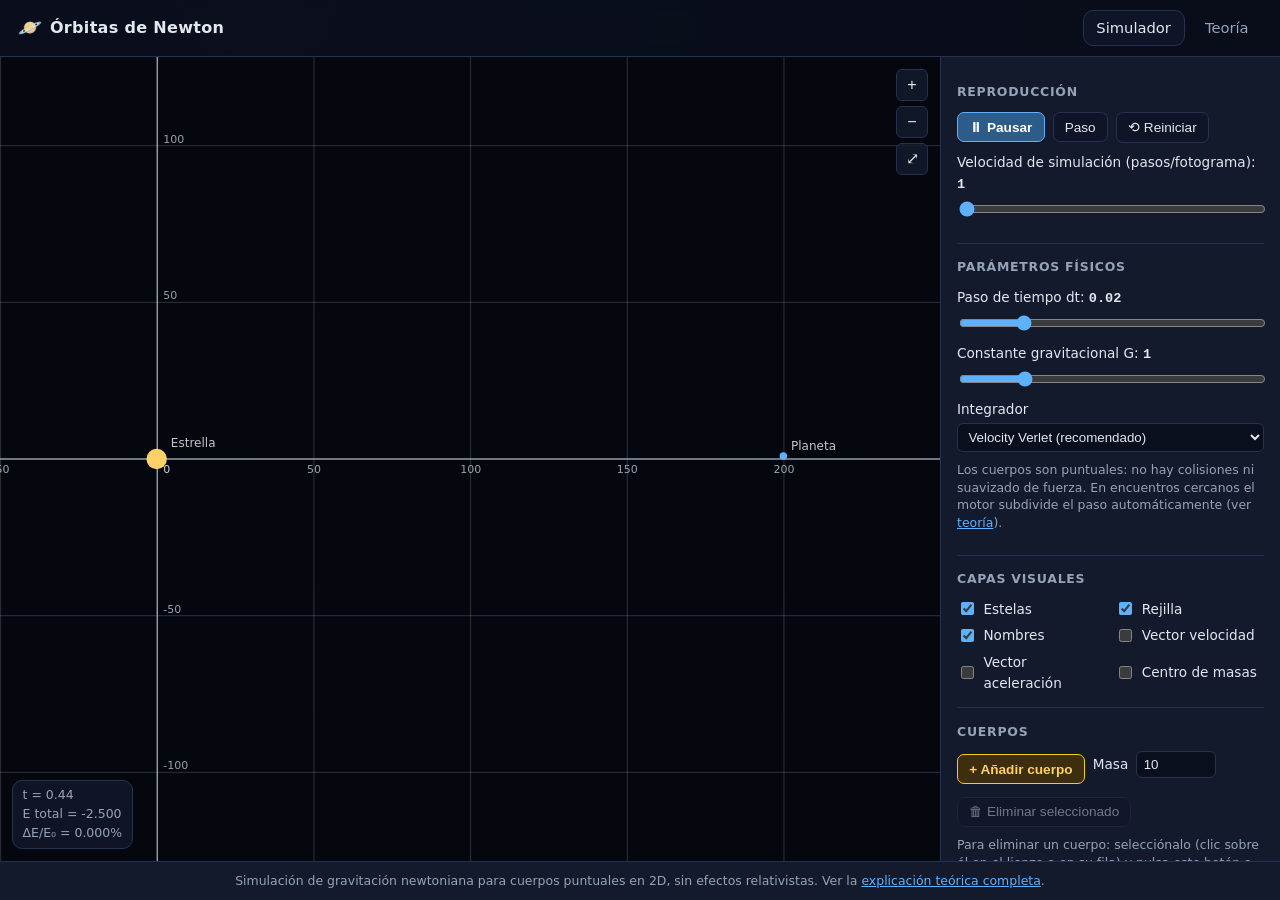
==== index.html @ 610d2080 "Initial commit: Interactive N-body gravity simulator with theory section - Physics engine: Velocity " ====
<!DOCTYPE html>
<html lang="es">
<head>
<meta charset="UTF-8" />
<meta name="viewport" content="width=device-width, initial-scale=1.0" />
<title>Órbitas de Newton — Simulador de N cuerpos puntuales</title>
<meta
  name="description"
  content="Simulador interactivo 2D de gravitación newtoniana para N cuerpos puntuales, con explicación teórica de nivel universitario."
/>
<link rel="stylesheet" href="css/styles.css" />
</head>
<body>
<div class="app">
  <header class="topbar">
    <div class="brand">
      <span class="brand-icon" aria-hidden="true">🪐</span>
      <span class="brand-name">Órbitas de Newton</span>
    </div>
    <nav class="topnav">
      <a class="topnav-link active" href="index.html">Simulador</a>
      <a class="topnav-link" href="theory.html">Teoría</a>
    </nav>
  </header>

  <main class="workspace">
    <section class="canvas-wrap">
      <canvas id="scene" aria-label="Lienzo de simulación de órbitas"></canvas>
      <div class="canvas-overlay" id="canvasHint" hidden></div>
      <div class="canvas-toolbar">
        <button id="zoomInBtn" class="icon-btn" title="Acercar (+)">+</button>
        <button id="zoomOutBtn" class="icon-btn" title="Alejar (−)">−</button>
        <button id="zoomResetBtn" class="icon-btn" title="Restablecer vista">⤢</button>
      </div>
      <div class="canvas-diagnostics" id="onCanvasDiagnostics"></div>
    </section>

    <aside class="panel">
      <section class="panel-section">
        <h2>Reproducción</h2>
        <div class="row buttons-row">
          <button id="playPauseBtn" class="btn btn-primary">▶ Reproducir</button>
          <button id="stepBtn" class="btn">Paso</button>
          <button id="resetBtn" class="btn">⟲ Reiniciar</button>
        </div>
        <label class="field">
          <span>Velocidad de simulación (pasos/fotograma): <b id="speedValue">1</b></span>
          <input type="range" id="speedInput" min="1" max="40" step="1" value="1" />
        </label>
      </section>

      <section class="panel-section">
        <h2>Parámetros físicos</h2>
        <label class="field">
          <span>Paso de tiempo dt: <b id="dtValue">0.01</b></span>
          <input type="range" id="dtInput" min="0.0005" max="0.1" step="0.0005" value="0.01" />
        </label>
        <label class="field">
          <span>Constante gravitacional G: <b id="gValue">1</b></span>
          <input type="range" id="gInput" min="0" max="5" step="0.01" value="1" />
        </label>
        <label class="field">
          <span>Integrador</span>
          <select id="integratorSelect">
            <option value="verlet">Velocity Verlet (recomendado)</option>
            <option value="rk4">Runge-Kutta 4</option>
            <option value="euler">Euler explícito (inestable)</option>
          </select>
        </label>
        <p class="hint-text">
          Los cuerpos son puntuales: no hay colisiones ni suavizado de fuerza. En encuentros
          cercanos el motor subdivide el paso automáticamente (ver <a href="theory.html#integracion-numerica">teoría</a>).
        </p>
      </section>

      <section class="panel-section">
        <h2>Capas visuales</h2>
        <div class="checks-grid">
          <label><input type="checkbox" id="showTrails" checked /> Estelas</label>
          <label><input type="checkbox" id="showGrid" checked /> Rejilla</label>
          <label><input type="checkbox" id="showLabels" checked /> Nombres</label>
          <label><input type="checkbox" id="showVelocity" /> Vector velocidad</label>
          <label><input type="checkbox" id="showForce" /> Vector aceleración</label>
          <label><input type="checkbox" id="showCenterOfMass" /> Centro de masas</label>
        </div>
      </section>

      <section class="panel-section">
        <h2>Cuerpos</h2>
        <div class="row buttons-row">
          <button id="addBodyBtn" class="btn btn-accent">+ Añadir cuerpo</button>
          <label class="field inline">
            <span>Masa</span>
            <input type="number" id="newBodyMass" value="10" min="0.0001" step="any" />
          </label>
        </div>
        <div class="row buttons-row">
          <button id="deleteSelectedBtn" class="btn" disabled>🗑 Eliminar seleccionado</button>
        </div>
        <p class="hint-text">
          Para eliminar un cuerpo: selecciónalo (clic sobre él en el lienzo o en su fila) y pulsa
          este botón o la tecla Supr, o usa el ✕ al final de su fila en la tabla.
        </p>
        <p class="hint-text" id="addModeHint" hidden>
          Haz clic en el lienzo para colocar el cuerpo. Arrastra antes de soltar para fijar su
          velocidad inicial (la flecha amarilla muestra la velocidad resultante).
        </p>
        <div class="table-wrap">
          <table id="bodyTable">
            <thead>
              <tr>
                <th></th>
                <th>Nombre</th>
                <th>Masa</th>
                <th>x</th>
                <th>y</th>
                <th>vx</th>
                <th>vy</th>
                <th></th>
              </tr>
            </thead>
            <tbody id="bodyTableBody"></tbody>
          </table>
        </div>
      </section>

      <section class="panel-section">
        <h2>Diagnósticos (conservación)</h2>
        <ul class="diagnostics-list" id="diagnosticsList">
          <li>Energía cinética: <span id="diagKE">—</span></li>
          <li>Energía potencial: <span id="diagPE">—</span></li>
          <li>Energía total: <span id="diagE">—</span></li>
          <li>Deriva de energía: <span id="diagDrift">—</span></li>
          <li>Momento lineal |p|: <span id="diagP">—</span></li>
          <li>Momento angular L: <span id="diagL">—</span></li>
          <li>Tiempo simulado: <span id="diagTime">—</span></li>
          <li>Sub-pasos (encuentro cercano): <span id="diagSubsteps">—</span></li>
        </ul>
      </section>

      <section class="panel-section">
        <h2>Gráficas</h2>
        <h3 class="chart-subtitle">Espacio fásico — proyección (x, vₓ)</h3>
        <canvas id="phaseChart" class="chart-canvas" width="300" height="210"></canvas>
        <ul id="phaseStatus" class="phase-status"></ul>
        <p class="hint-text">
          Cada curva es la trayectoria de un cuerpo en el plano (x, vₓ), una proyección 2D de su
          espacio fásico completo (x, y, vₓ, v_y). Una curva que se cierra sobre sí misma indica
          movimiento periódico; para trayectorias abiertas la escala solo sigue la parte reciente
          (la trayectoria completa sería infinita).
        </p>
        <h3 class="chart-subtitle">Energía frente al tiempo</h3>
        <canvas id="energyChart" class="chart-canvas" width="300" height="170"></canvas>
        <p class="hint-text">
          Cada curva de color es la energía de un cuerpo (su energía cinética más la mitad de cada
          energía potencial de par en la que participa). Las energías individuales se intercambian
          continuamente; la línea blanca es su suma — la energía total — que debe permanecer
          constante.
        </p>
      </section>

      <section class="panel-section">
        <h2>Escenarios</h2>
        <label class="field">
          <span>Preset</span>
          <select id="presetSelect"></select>
        </label>
        <p class="hint-text" id="presetDescription"></p>
        <div class="row buttons-row">
          <button id="loadPresetBtn" class="btn">Cargar escenario</button>
        </div>
      </section>

      <section class="panel-section">
        <h2>Guardar / compartir</h2>
        <div class="row buttons-row">
          <button id="exportBtn" class="btn">Exportar JSON</button>
          <button id="importBtn" class="btn">Importar JSON</button>
          <input type="file" id="importFileInput" accept="application/json" hidden />
        </div>
        <div class="row buttons-row">
          <button id="saveLocalBtn" class="btn">Guardar en este navegador</button>
          <button id="loadLocalBtn" class="btn">Cargar guardado</button>
        </div>
      </section>
    </aside>
  </main>

  <footer class="footer">
    <p>
      Simulación de gravitación newtoniana para cuerpos puntuales en 2D, sin efectos
      relativistas. Ver la <a href="theory.html">explicación teórica completa</a>.
    </p>
  </footer>
</div>

<script src="js/body.js"></script>
<script src="js/physics.js"></script>
<script src="js/diagnostics.js"></script>
<script src="js/presets.js"></script>
<script src="js/renderer.js"></script>
<script src="js/charts.js"></script>
<script src="js/simulation.js"></script>
<script src="js/ui.js"></script>
<script src="js/main.js"></script>
</body>
</html>
---- css/styles.css ----
:root {
  color-scheme: dark;
  --bg: #0b1020;
  --bg-canvas: #05070f;
  --panel: #131a2c;
  --panel-alt: #0f1526;
  --input-bg: #0a0f1e;
  --border: #253150;
  --text: #e2e8f0;
  --text-dim: #94a3b8;
  --accent: #5eb1ff;
  --accent-dim: #2c5c8a;
  --accent-2: #facc15;
  --warn: #ffd166;
  --danger: #f87171;
  --ok: #69db7c;
  --radius: 10px;
  --mono: "SFMono-Regular", Consolas, "Liberation Mono", Menlo, monospace;
  font-family: "Segoe UI", system-ui, -apple-system, sans-serif;
}

* {
  box-sizing: border-box;
}

html, body {
  height: 100%;
  margin: 0;
  background: radial-gradient(ellipse at 20% 0%, #10182f 0%, var(--bg) 55%);
  color: var(--text);
  line-height: 1.5;
}

a {
  color: var(--accent);
}

.app {
  display: flex;
  flex-direction: column;
  height: 100vh;
  height: 100dvh;
  overflow: hidden;
}

/* --- Barra superior --- */
.topbar {
  display: flex;
  align-items: center;
  justify-content: space-between;
  gap: 1rem;
  padding: 0.6rem 1.1rem;
  background: rgba(10, 14, 26, 0.85);
  backdrop-filter: blur(6px);
  border-bottom: 1px solid var(--border);
  position: sticky;
  top: 0;
  z-index: 20;
}

.brand {
  display: flex;
  align-items: center;
  gap: 0.5rem;
  font-weight: 700;
  letter-spacing: 0.02em;
}

.brand-icon {
  font-size: 1.2rem;
}

.topnav {
  display: flex;
  gap: 0.4rem;
}

.topnav-link {
  text-decoration: none;
  color: var(--text-dim);
  padding: 0.4rem 0.8rem;
  border-radius: var(--radius);
  font-size: 0.92rem;
  border: 1px solid transparent;
}

.topnav-link:hover {
  color: var(--text);
  border-color: var(--border);
}

.topnav-link.active {
  color: var(--text);
  background: var(--panel-alt);
  border-color: var(--border);
}

/* --- Área de trabajo --- */
.workspace {
  flex: 1 1 auto;
  display: flex;
  min-height: 0;
}

.canvas-wrap {
  position: relative;
  flex: 1;
  overflow: hidden;
  background: var(--bg-canvas);
  min-width: 0;
}

#scene {
  display: block;
  width: 100%;
  height: 100%;
  cursor: crosshair;
}

.canvas-overlay {
  position: absolute;
  top: 0.75rem;
  left: 50%;
  transform: translateX(-50%);
  background: rgba(19, 26, 44, 0.9);
  border: 1px solid var(--border);
  padding: 0.4rem 0.9rem;
  border-radius: var(--radius);
  font-size: 0.85rem;
  color: var(--accent-2);
  pointer-events: none;
  z-index: 5;
}

.canvas-toolbar {
  position: absolute;
  right: 0.75rem;
  top: 0.75rem;
  display: flex;
  flex-direction: column;
  gap: 0.3rem;
  z-index: 5;
}

.icon-btn {
  width: 2rem;
  height: 2rem;
  display: flex;
  align-items: center;
  justify-content: center;
  border-radius: 6px;
  border: 1px solid var(--border);
  background: rgba(19, 26, 44, 0.85);
  color: var(--text);
  cursor: pointer;
  font-size: 1rem;
  padding: 0;
}

.icon-btn:hover {
  background: var(--panel-alt);
}

.canvas-diagnostics {
  position: absolute;
  left: 0.75rem;
  bottom: 0.75rem;
  background: rgba(19, 26, 44, 0.8);
  border: 1px solid var(--border);
  border-radius: var(--radius);
  padding: 0.35rem 0.6rem;
  font-size: 0.78rem;
  color: var(--text-dim);
  white-space: pre-line;
  z-index: 5;
}

/* --- Panel lateral --- */
.panel {
  width: 340px;
  flex-shrink: 0;
  background: var(--panel);
  border-left: 1px solid var(--border);
  overflow-y: auto;
  padding: 0.75rem 1rem 2rem;
}

.panel-section {
  border-bottom: 1px solid var(--border);
  padding: 0.9rem 0;
}

.panel-section:last-child {
  border-bottom: none;
}

.panel-section h2 {
  font-size: 0.78rem;
  text-transform: uppercase;
  letter-spacing: 0.06em;
  color: var(--text-dim);
  margin: 0 0 0.6rem;
}

.field {
  display: flex;
  flex-direction: column;
  gap: 0.25rem;
  font-size: 0.85rem;
  margin-bottom: 0.6rem;
}

.field.inline {
  flex-direction: row;
  align-items: center;
  gap: 0.5rem;
  flex: 1;
}

.field.inline input {
  width: 5rem;
}

.field b {
  color: var(--text);
  font-family: var(--mono);
}

.field select,
.field input[type="number"] {
  background: var(--input-bg);
  color: var(--text);
  border: 1px solid var(--border);
  border-radius: 6px;
  padding: 0.3rem 0.4rem;
}

input[type="range"] {
  width: 100%;
  accent-color: var(--accent);
}

.row {
  display: flex;
  align-items: center;
}

.buttons-row {
  gap: 0.5rem;
  flex-wrap: wrap;
  margin-bottom: 0.6rem;
}

.btn {
  background: var(--panel-alt);
  border: 1px solid var(--border);
  color: var(--text);
  padding: 0.4rem 0.7rem;
  border-radius: 7px;
  cursor: pointer;
  font-size: 0.85rem;
  transition: background 0.12s ease, border-color 0.12s ease;
}

.btn:hover {
  border-color: var(--accent);
  background: #1a2440;
}

.btn:disabled {
  opacity: 0.45;
  cursor: not-allowed;
}

.btn-primary {
  background: var(--accent-dim);
  color: #fff;
  border-color: var(--accent);
  font-weight: 600;
}

.btn-primary:hover {
  background: #366ba0;
}

.btn-accent {
  background: #3d2f0e;
  color: var(--warn);
  border-color: var(--accent-2);
  font-weight: 600;
}

.btn-accent:hover {
  background: #4d3b12;
}

.checks-grid {
  display: grid;
  grid-template-columns: 1fr 1fr;
  gap: 0.4rem 0.6rem;
  font-size: 0.85rem;
}

.checks-grid label {
  display: flex;
  align-items: center;
  gap: 0.4rem;
}

.checks-grid input {
  accent-color: var(--accent);
}

.hint-text {
  font-size: 0.78rem;
  color: var(--text-dim);
  line-height: 1.4;
  margin: 0.3rem 0 0.6rem;
}

.table-wrap {
  max-height: 260px;
  overflow: auto;
  border: 1px solid var(--border);
  border-radius: 8px;
}

table {
  border-collapse: collapse;
  width: 100%;
  font-size: 0.76rem;
  font-family: var(--mono);
}

th, td {
  padding: 0.3rem 0.4rem;
  text-align: left;
  border-bottom: 1px solid var(--border);
  white-space: nowrap;
}

th {
  position: sticky;
  top: 0;
  background: var(--panel-alt);
  color: var(--text-dim);
  font-weight: 500;
}

tbody tr:hover {
  background: rgba(94, 177, 255, 0.06);
}

tbody tr.selected {
  background: rgba(94, 177, 255, 0.14);
}

td input[type="text"],
td input[type="number"] {
  width: 4.2rem;
  background: transparent;
  border: 1px solid transparent;
  color: var(--text);
  border-radius: 4px;
  padding: 0.15rem 0.3rem;
  font-size: 0.72rem;
}

td input[type="text"]:focus,
td input[type="number"]:focus {
  background: var(--input-bg);
  border-color: var(--accent-dim);
}

td input[type="text"] {
  width: 5.5rem;
}

td input[type="color"] {
  width: 1.5rem;
  height: 1.5rem;
  border: none;
  background: none;
  padding: 0;
  cursor: pointer;
}

.row-delete-btn {
  background: transparent;
  border: none;
  color: var(--danger);
  cursor: pointer;
  font-size: 0.9rem;
  padding: 0.1rem 0.4rem;
}

.diagnostics-list {
  list-style: none;
  padding: 0;
  margin: 0;
  font-family: var(--mono);
  font-size: 0.8rem;
  display: flex;
  flex-direction: column;
  gap: 0.3rem;
}

.diagnostics-list li {
  display: flex;
  justify-content: space-between;
  gap: 0.6rem;
  color: var(--text-dim);
}

.diagnostics-list span {
  color: var(--accent);
  font-variant-numeric: tabular-nums;
}

/* Deriva de energía coloreada por severidad (ver ui.js). */
.diagnostics-list span.drift-ok { color: var(--ok); }
.diagnostics-list span.drift-warn { color: var(--warn); }
.diagnostics-list span.drift-bad { color: var(--danger); }

/* --- Gráficas del panel --- */
.chart-subtitle {
  font-size: 0.78rem;
  color: var(--text-dim);
  margin: 0.6rem 0 0.35rem;
  font-weight: 600;
}

.chart-canvas {
  display: block;
  width: 100%;
  background: var(--input-bg);
  border: 1px solid var(--border);
  border-radius: 8px;
  margin-bottom: 0.45rem;
}

.phase-status {
  list-style: none;
  padding: 0;
  margin: 0 0 0.4rem;
  font-size: 0.78rem;
  display: flex;
  flex-direction: column;
  gap: 0.25rem;
  color: var(--text-dim);
}

.phase-status li {
  display: flex;
  align-items: center;
  gap: 0.45rem;
}

.phase-status .dot {
  width: 0.7rem;
  height: 0.7rem;
  border-radius: 50%;
  flex: 0 0 auto;
}

.phase-status .estado-cerrada { color: var(--ok); }
.phase-status .estado-abierta { color: var(--warn); }

.footer {
  text-align: center;
  padding: 0.6rem;
  font-size: 0.78rem;
  color: var(--text-dim);
  background: var(--panel);
  border-top: 1px solid var(--border);
}

.footer p {
  margin: 0;
}

/* --- Scrollbars --- */
.panel::-webkit-scrollbar,
.table-wrap::-webkit-scrollbar {
  width: 8px;
}

.panel::-webkit-scrollbar-thumb,
.table-wrap::-webkit-scrollbar-thumb {
  background: var(--border);
  border-radius: 8px;
}

/* --- Responsive --- */
@media (max-width: 880px) {
  .workspace {
    flex-direction: column;
  }
  .canvas-wrap {
    height: 55vh;
  }
  .panel {
    width: 100%;
    border-left: none;
    border-top: 1px solid var(--border);
  }
  .topbar {
    flex-wrap: wrap;
  }
}

/* ============================================================= teoría === */

.theory-body {
  max-width: 860px;
  margin: 0 auto;
  padding: 2rem 1.4rem 4rem;
  flex: 1 1 auto;
  line-height: 1.65;
}

.theory-body h1 {
  font-size: 1.7rem;
  margin-bottom: 0.2rem;
}

.theory-body .lead {
  color: var(--text-dim);
  margin-top: 0;
}

.theory-body section {
  margin-bottom: 2.4rem;
}

.theory-body h2 {
  font-size: 1.25rem;
  margin-top: 0;
  padding-bottom: 0.4rem;
  border-bottom: 1px solid var(--border);
  color: var(--accent);
}

.theory-body h3 {
  font-size: 1.02rem;
  color: var(--accent);
  margin-top: 1.6rem;
}

.theory-body p, .theory-body li {
  color: #d3d9ec;
}

.katex-block {
  overflow-x: auto;
  overflow-y: hidden;
  padding: 0.5rem 0;
}

.theory-nav {
  background: var(--panel-alt);
  border: 1px solid var(--border);
  border-radius: var(--radius);
  padding: 0.9rem 1.1rem;
  margin: 1.2rem 0 2rem;
}

.theory-nav h2 {
  margin-top: 0;
  border-bottom: none;
  padding-bottom: 0;
}

.theory-nav ol {
  margin: 0.4rem 0 0;
  padding-left: 1.2rem;
}

.callout {
  background: var(--panel-alt);
  border: 1px solid var(--border);
  border-left: 3px solid var(--accent);
  border-radius: 0 8px 8px 0;
  padding: 0.8rem 1rem;
  margin: 1.1rem 0;
  font-size: 0.92rem;
}

.callout.warn {
  border-left-color: var(--warn);
}

.preset-link {
  display: inline-flex;
  align-items: center;
  gap: 0.35rem;
  text-decoration: none;
  background: var(--accent-dim);
  color: #fff;
  border-radius: 8px;
  padding: 0.35rem 0.7rem;
  font-size: 0.85rem;
  margin: 0.3rem 0.3rem 0.3rem 0;
}

.preset-link:hover {
  background: #366ba0;
}

table.compare {
  width: 100%;
  border-collapse: collapse;
  font-size: 0.86rem;
  margin: 1rem 0;
  font-family: inherit;
}

table.compare th, table.compare td {
  border: 1px solid var(--border);
  padding: 0.5rem 0.65rem;
  text-align: left;
  white-space: normal;
}

table.compare th {
  position: static;
  background: var(--panel-alt);
  color: var(--text-dim);
}

.two-col {
  display: grid;
  grid-template-columns: 1fr 1fr;
  gap: 1.2rem;
}

@media (max-width: 700px) {
  .two-col {
    grid-template-columns: 1fr;
  }
}
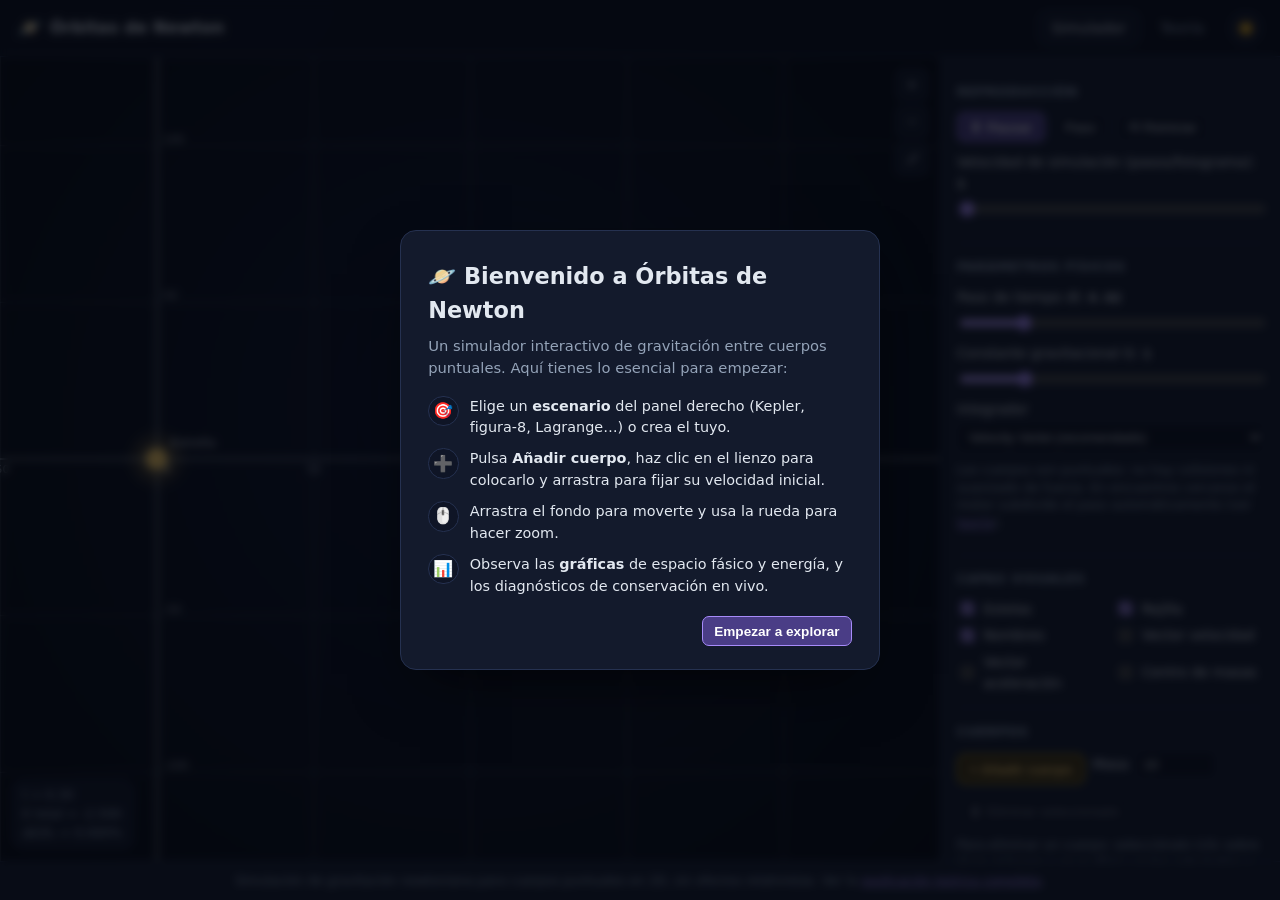
==== commit c32e7b9a: "Design polish: theme toggle, preset cards, deep-space canvas, reading UX - Light/dark theme toggle (" ====
--- a/index.html
+++ b/index.html
@@ -8,6 +8,23 @@
   name="description"
   content="Simulador interactivo 2D de gravitación newtoniana para N cuerpos puntuales, con explicación teórica de nivel universitario."
 />
+<link rel="icon" type="image/svg+xml" href="favicon.svg" />
+<meta property="og:type" content="website" />
+<meta property="og:title" content="Órbitas de Newton — Simulador de N cuerpos" />
+<meta
+  property="og:description"
+  content="Simulador interactivo 2D de gravitación newtoniana para N cuerpos puntuales, con teoría de nivel universitario."
+/>
+<meta name="twitter:card" content="summary" />
+<!-- Fija el tema antes de pintar, para que no haya parpadeo claro/oscuro. -->
+<script>
+  (function () {
+    try {
+      var t = localStorage.getItem("orbitas-newton:tema");
+      if (t) document.documentElement.setAttribute("data-theme", t);
+    } catch (e) {}
+  })();
+</script>
 <link rel="stylesheet" href="css/styles.css" />
 </head>
 <body>
@@ -20,6 +37,7 @@
     <nav class="topnav">
       <a class="topnav-link active" href="index.html">Simulador</a>
       <a class="topnav-link" href="theory.html">Teoría</a>
+      <button id="themeToggle" class="theme-toggle" type="button" aria-label="Cambiar tema">🌙</button>
     </nav>
   </header>
 
@@ -161,14 +179,8 @@
 
       <section class="panel-section">
         <h2>Escenarios</h2>
-        <label class="field">
-          <span>Preset</span>
-          <select id="presetSelect"></select>
-        </label>
+        <div class="preset-cards" id="presetCards"></div>
         <p class="hint-text" id="presetDescription"></p>
-        <div class="row buttons-row">
-          <button id="loadPresetBtn" class="btn">Cargar escenario</button>
-        </div>
       </section>
 
       <section class="panel-section">
@@ -192,8 +204,43 @@
       relativistas. Ver la <a href="theory.html">explicación teórica completa</a>.
     </p>
   </footer>
+
+  <div class="welcome-overlay" id="welcomeOverlay" hidden>
+    <div class="welcome-card" role="dialog" aria-modal="true" aria-labelledby="welcomeTitle">
+      <h2 id="welcomeTitle">🪐 Bienvenido a Órbitas de Newton</h2>
+      <p>
+        Un simulador interactivo de gravitación entre cuerpos puntuales. Aquí tienes lo
+        esencial para empezar:
+      </p>
+      <ul class="welcome-steps">
+        <li>
+          <span class="step-icon">🎯</span>
+          <span>Elige un <b>escenario</b> del panel derecho (Kepler, figura-8, Lagrange…) o
+            crea el tuyo.</span>
+        </li>
+        <li>
+          <span class="step-icon">➕</span>
+          <span>Pulsa <b>Añadir cuerpo</b>, haz clic en el lienzo para colocarlo y arrastra
+            para fijar su velocidad inicial.</span>
+        </li>
+        <li>
+          <span class="step-icon">🖱️</span>
+          <span>Arrastra el fondo para moverte y usa la rueda para hacer zoom.</span>
+        </li>
+        <li>
+          <span class="step-icon">📊</span>
+          <span>Observa las <b>gráficas</b> de espacio fásico y energía, y los diagnósticos
+            de conservación en vivo.</span>
+        </li>
+      </ul>
+      <div class="welcome-actions">
+        <button id="welcomeStartBtn" class="btn btn-primary">Empezar a explorar</button>
+      </div>
+    </div>
+  </div>
 </div>
 
+<script src="js/theme.js"></script>
 <script src="js/body.js"></script>
 <script src="js/physics.js"></script>
 <script src="js/diagnostics.js"></script>
--- a/css/styles.css
+++ b/css/styles.css
@@ -1,6 +1,8 @@
-:root {
+:root,
+:root[data-theme="dark"] {
   color-scheme: dark;
   --bg: #0b1020;
+  --bg-2: #10182f;
   --bg-canvas: #05070f;
   --panel: #131a2c;
   --panel-alt: #0f1526;
@@ -8,15 +10,38 @@
   --border: #253150;
   --text: #e2e8f0;
   --text-dim: #94a3b8;
-  --accent: #5eb1ff;
-  --accent-dim: #2c5c8a;
+  --text-body: #d3d9ec;
+  --topbar-bg: rgba(10, 14, 26, 0.85);
+  /* Acento "nebulosa": violeta luminoso, más distintivo que el azul original. */
+  --accent: #a78bfa;
+  --accent-soft: #c4b5fd;
+  --accent-dim: #4a3d86;
   --accent-2: #facc15;
   --warn: #ffd166;
   --danger: #f87171;
   --ok: #69db7c;
   --radius: 10px;
   --mono: "SFMono-Regular", Consolas, "Liberation Mono", Menlo, monospace;
+  --serif: "Iowan Old Style", "Palatino Linotype", Palatino, Charter, Georgia, "Times New Roman", serif;
   font-family: "Segoe UI", system-ui, -apple-system, sans-serif;
+}
+
+:root[data-theme="light"] {
+  color-scheme: light;
+  --bg: #eceffa;
+  --bg-2: #ffffff;
+  --bg-canvas: #05070f; /* el lienzo es "espacio": permanece oscuro en ambos temas */
+  --panel: #ffffff;
+  --panel-alt: #f1f4fc;
+  --input-bg: #ffffff;
+  --border: #d5dbec;
+  --text: #1b2236;
+  --text-dim: #59647f;
+  --text-body: #2a3148;
+  --topbar-bg: rgba(255, 255, 255, 0.85);
+  --accent: #6d4bd6;
+  --accent-soft: #8b6ff0;
+  --accent-dim: #c3b6f2;
 }
 
 * {
@@ -26,9 +51,10 @@
 html, body {
   height: 100%;
   margin: 0;
-  background: radial-gradient(ellipse at 20% 0%, #10182f 0%, var(--bg) 55%);
+  background: radial-gradient(ellipse at 20% 0%, var(--bg-2) 0%, var(--bg) 55%);
   color: var(--text);
   line-height: 1.5;
+  transition: background-color 0.25s ease, color 0.25s ease;
 }
 
 a {
@@ -50,12 +76,42 @@
   justify-content: space-between;
   gap: 1rem;
   padding: 0.6rem 1.1rem;
-  background: rgba(10, 14, 26, 0.85);
+  background: var(--topbar-bg);
   backdrop-filter: blur(6px);
   border-bottom: 1px solid var(--border);
   position: sticky;
   top: 0;
   z-index: 20;
+}
+
+.topnav {
+  align-items: center;
+}
+
+.theme-toggle {
+  width: 2.1rem;
+  height: 2.1rem;
+  display: flex;
+  align-items: center;
+  justify-content: center;
+  border-radius: 50%;
+  border: 1px solid var(--border);
+  background: var(--panel-alt);
+  color: var(--text);
+  cursor: pointer;
+  font-size: 1rem;
+  padding: 0;
+  margin-left: 0.3rem;
+  transition: transform 0.15s ease, border-color 0.15s ease, background 0.15s ease;
+}
+
+.theme-toggle:hover {
+  border-color: var(--accent);
+  transform: rotate(-18deg) scale(1.08);
+}
+
+.theme-toggle:active {
+  transform: scale(0.92);
 }
 
 .brand {
@@ -157,8 +213,18 @@
   padding: 0;
 }
 
+.icon-btn {
+  transition: background 0.15s ease, transform 0.12s ease, border-color 0.15s ease;
+}
+
 .icon-btn:hover {
   background: var(--panel-alt);
+  border-color: var(--accent);
+  transform: translateY(-1px);
+}
+
+.icon-btn:active {
+  transform: translateY(0) scale(0.94);
 }
 
 .canvas-diagnostics {
@@ -259,12 +325,20 @@
   border-radius: 7px;
   cursor: pointer;
   font-size: 0.85rem;
-  transition: background 0.12s ease, border-color 0.12s ease;
+  transition: background 0.14s ease, border-color 0.14s ease, transform 0.1s ease,
+    box-shadow 0.14s ease;
 }
 
 .btn:hover {
   border-color: var(--accent);
-  background: #1a2440;
+  background: var(--panel-alt);
+  transform: translateY(-1px);
+  box-shadow: 0 3px 12px -6px var(--accent);
+}
+
+.btn:active {
+  transform: translateY(0) scale(0.97);
+  box-shadow: none;
 }
 
 .btn:disabled {
@@ -512,43 +586,82 @@
 /* ============================================================= teoría === */
 
 .theory-body {
-  max-width: 860px;
+  width: 100%;
+  max-width: 720px;
   margin: 0 auto;
-  padding: 2rem 1.4rem 4rem;
+  padding: 2rem 1.4rem 5rem;
   flex: 1 1 auto;
-  line-height: 1.65;
+  min-height: 0;
+  overflow-y: auto;
+  line-height: 1.8;
+  counter-reset: sec;
 }
 
 .theory-body h1 {
-  font-size: 1.7rem;
+  font-family: var(--serif);
+  font-size: 1.9rem;
+  line-height: 1.2;
   margin-bottom: 0.2rem;
 }
 
 .theory-body .lead {
   color: var(--text-dim);
   margin-top: 0;
+  font-size: 1.05rem;
 }
 
 .theory-body section {
-  margin-bottom: 2.4rem;
+  margin-bottom: 2.8rem;
+  counter-increment: sec;
+  scroll-margin-top: 1rem;
 }
 
 .theory-body h2 {
-  font-size: 1.25rem;
+  font-family: var(--serif);
+  font-size: 1.35rem;
   margin-top: 0;
   padding-bottom: 0.4rem;
   border-bottom: 1px solid var(--border);
   color: var(--accent);
+  display: flex;
+  align-items: center;
+  gap: 0.6rem;
+}
+
+/* Insignia circular con el número de sección (items 3). Las secciones ya no
+   llevan el "N." literal en el texto: el número lo pone este contador. */
+.theory-body section > h2::before {
+  content: counter(sec);
+  flex: 0 0 auto;
+  width: 1.7rem;
+  height: 1.7rem;
+  display: inline-flex;
+  align-items: center;
+  justify-content: center;
+  border-radius: 50%;
+  background: linear-gradient(145deg, var(--accent), var(--accent-dim));
+  color: #fff;
+  font-family: "Segoe UI", system-ui, sans-serif;
+  font-size: 0.92rem;
+  font-weight: 700;
+  box-shadow: 0 3px 10px -3px var(--accent);
 }
 
 .theory-body h3 {
-  font-size: 1.02rem;
+  font-size: 1.05rem;
   color: var(--accent);
   margin-top: 1.6rem;
 }
 
 .theory-body p, .theory-body li {
-  color: #d3d9ec;
+  color: var(--text-body);
+  font-family: var(--serif);
+  font-size: 1.05rem;
+}
+
+/* La navegación, callouts y tablas siguen en sans-serif (interfaz, no lectura). */
+.theory-nav, .theory-nav *, .preset-link, table.compare, .callout {
+  font-family: "Segoe UI", system-ui, sans-serif;
 }
 
 .katex-block {
@@ -601,10 +714,17 @@
   padding: 0.35rem 0.7rem;
   font-size: 0.85rem;
   margin: 0.3rem 0.3rem 0.3rem 0;
+  transition: background 0.14s ease, transform 0.1s ease;
 }
 
 .preset-link:hover {
-  background: #366ba0;
+  background: var(--accent);
+  transform: translateY(-1px);
+}
+
+:root[data-theme="light"] .preset-link,
+:root[data-theme="light"] .btn-primary {
+  color: #fff;
 }
 
 table.compare {
@@ -639,3 +759,241 @@
     grid-template-columns: 1fr;
   }
 }
+
+/* ================================================= tarjetas de escenario === */
+
+.preset-cards {
+  display: grid;
+  grid-template-columns: 1fr 1fr;
+  gap: 0.5rem;
+  margin-bottom: 0.6rem;
+}
+
+.preset-card {
+  display: flex;
+  align-items: center;
+  gap: 0.5rem;
+  text-align: left;
+  padding: 0.5rem 0.55rem;
+  background: var(--panel-alt);
+  border: 1px solid var(--border);
+  border-radius: 9px;
+  color: var(--text);
+  cursor: pointer;
+  font-size: 0.8rem;
+  line-height: 1.15;
+  transition: border-color 0.14s ease, transform 0.1s ease, box-shadow 0.14s ease,
+    background 0.14s ease;
+}
+
+.preset-card:hover {
+  border-color: var(--accent);
+  transform: translateY(-2px);
+  box-shadow: 0 6px 16px -8px var(--accent);
+}
+
+.preset-card:active {
+  transform: translateY(0) scale(0.98);
+}
+
+.preset-card.selected {
+  border-color: var(--accent);
+  background: color-mix(in srgb, var(--accent) 16%, var(--panel-alt));
+  box-shadow: inset 0 0 0 1px var(--accent);
+}
+
+.preset-card .preset-card-icon {
+  font-size: 1.25rem;
+  line-height: 1;
+  flex: 0 0 auto;
+}
+
+.preset-card .preset-card-label {
+  font-weight: 600;
+}
+
+/* ============================================= barra de progreso de lectura === */
+
+.reading-progress {
+  position: fixed;
+  top: 0;
+  left: 0;
+  height: 3px;
+  width: 0;
+  background: linear-gradient(90deg, var(--accent-soft), var(--accent));
+  z-index: 40;
+  transition: width 0.08s linear;
+  pointer-events: none;
+}
+
+/* ===================================================== TOC flotante (teoría) === */
+
+.toc-float {
+  position: fixed;
+  top: 50%;
+  left: 1.4rem;
+  transform: translateY(-50%);
+  z-index: 15;
+  max-width: 210px;
+  max-height: 78vh;
+  overflow-y: auto;
+  padding: 0.7rem 0.85rem;
+  background: color-mix(in srgb, var(--panel) 88%, transparent);
+  border: 1px solid var(--border);
+  border-radius: var(--radius);
+  backdrop-filter: blur(6px);
+  font-size: 0.8rem;
+  display: none;
+}
+
+.toc-float h3 {
+  margin: 0 0 0.5rem;
+  font-size: 0.7rem;
+  text-transform: uppercase;
+  letter-spacing: 0.07em;
+  color: var(--text-dim);
+}
+
+.toc-float ol {
+  list-style: none;
+  margin: 0;
+  padding: 0;
+  counter-reset: toc;
+  display: flex;
+  flex-direction: column;
+  gap: 0.15rem;
+}
+
+.toc-float li {
+  counter-increment: toc;
+}
+
+.toc-float a {
+  display: flex;
+  gap: 0.5rem;
+  align-items: baseline;
+  text-decoration: none;
+  color: var(--text-dim);
+  padding: 0.2rem 0.4rem;
+  border-radius: 6px;
+  border-left: 2px solid transparent;
+  transition: color 0.14s ease, background 0.14s ease, border-color 0.14s ease;
+}
+
+.toc-float a::before {
+  content: counter(toc);
+  color: var(--accent);
+  font-variant-numeric: tabular-nums;
+  font-weight: 600;
+}
+
+.toc-float a:hover {
+  color: var(--text);
+  background: var(--panel-alt);
+}
+
+.toc-float a.active {
+  color: var(--text);
+  border-left-color: var(--accent);
+  background: color-mix(in srgb, var(--accent) 14%, transparent);
+}
+
+/* Solo hay sitio para el TOC flotante (sin solapar el texto centrado) en
+   pantallas anchas. */
+@media (min-width: 1240px) {
+  .toc-float { display: block; }
+}
+
+/* ==================================================== modal de bienvenida === */
+
+.welcome-overlay {
+  position: fixed;
+  inset: 0;
+  z-index: 60;
+  display: flex;
+  align-items: center;
+  justify-content: center;
+  padding: 1.5rem;
+  background: rgba(5, 7, 15, 0.72);
+  backdrop-filter: blur(4px);
+  animation: fadeIn 0.25s ease;
+}
+
+.welcome-overlay[hidden] { display: none; }
+
+.welcome-card {
+  max-width: 480px;
+  width: 100%;
+  background: var(--panel);
+  border: 1px solid var(--border);
+  border-radius: 16px;
+  padding: 1.6rem 1.7rem 1.4rem;
+  box-shadow: 0 24px 60px -20px rgba(0, 0, 0, 0.7);
+  animation: popIn 0.28s cubic-bezier(0.2, 0.9, 0.3, 1.2);
+}
+
+.welcome-card h2 {
+  margin: 0.2rem 0 0.2rem;
+  font-size: 1.4rem;
+  display: flex;
+  align-items: center;
+  gap: 0.5rem;
+}
+
+.welcome-card p {
+  color: var(--text-dim);
+  font-size: 0.92rem;
+  margin: 0.5rem 0;
+}
+
+.welcome-steps {
+  list-style: none;
+  padding: 0;
+  margin: 1rem 0;
+  display: flex;
+  flex-direction: column;
+  gap: 0.6rem;
+}
+
+.welcome-steps li {
+  display: flex;
+  gap: 0.7rem;
+  align-items: flex-start;
+  font-size: 0.9rem;
+  color: var(--text);
+}
+
+.welcome-steps .step-icon {
+  flex: 0 0 auto;
+  width: 1.9rem;
+  height: 1.9rem;
+  display: inline-flex;
+  align-items: center;
+  justify-content: center;
+  border-radius: 50%;
+  background: var(--panel-alt);
+  border: 1px solid var(--border);
+  font-size: 1rem;
+}
+
+.welcome-actions {
+  display: flex;
+  justify-content: flex-end;
+  gap: 0.6rem;
+  margin-top: 1.2rem;
+}
+
+@keyframes fadeIn {
+  from { opacity: 0; }
+  to { opacity: 1; }
+}
+
+@keyframes popIn {
+  from { opacity: 0; transform: translateY(12px) scale(0.96); }
+  to { opacity: 1; transform: translateY(0) scale(1); }
+}
+
+@media (prefers-reduced-motion: reduce) {
+  .welcome-overlay, .welcome-card { animation: none; }
+  .btn, .icon-btn, .preset-card, .theme-toggle, .preset-link { transition: none; }
+}
